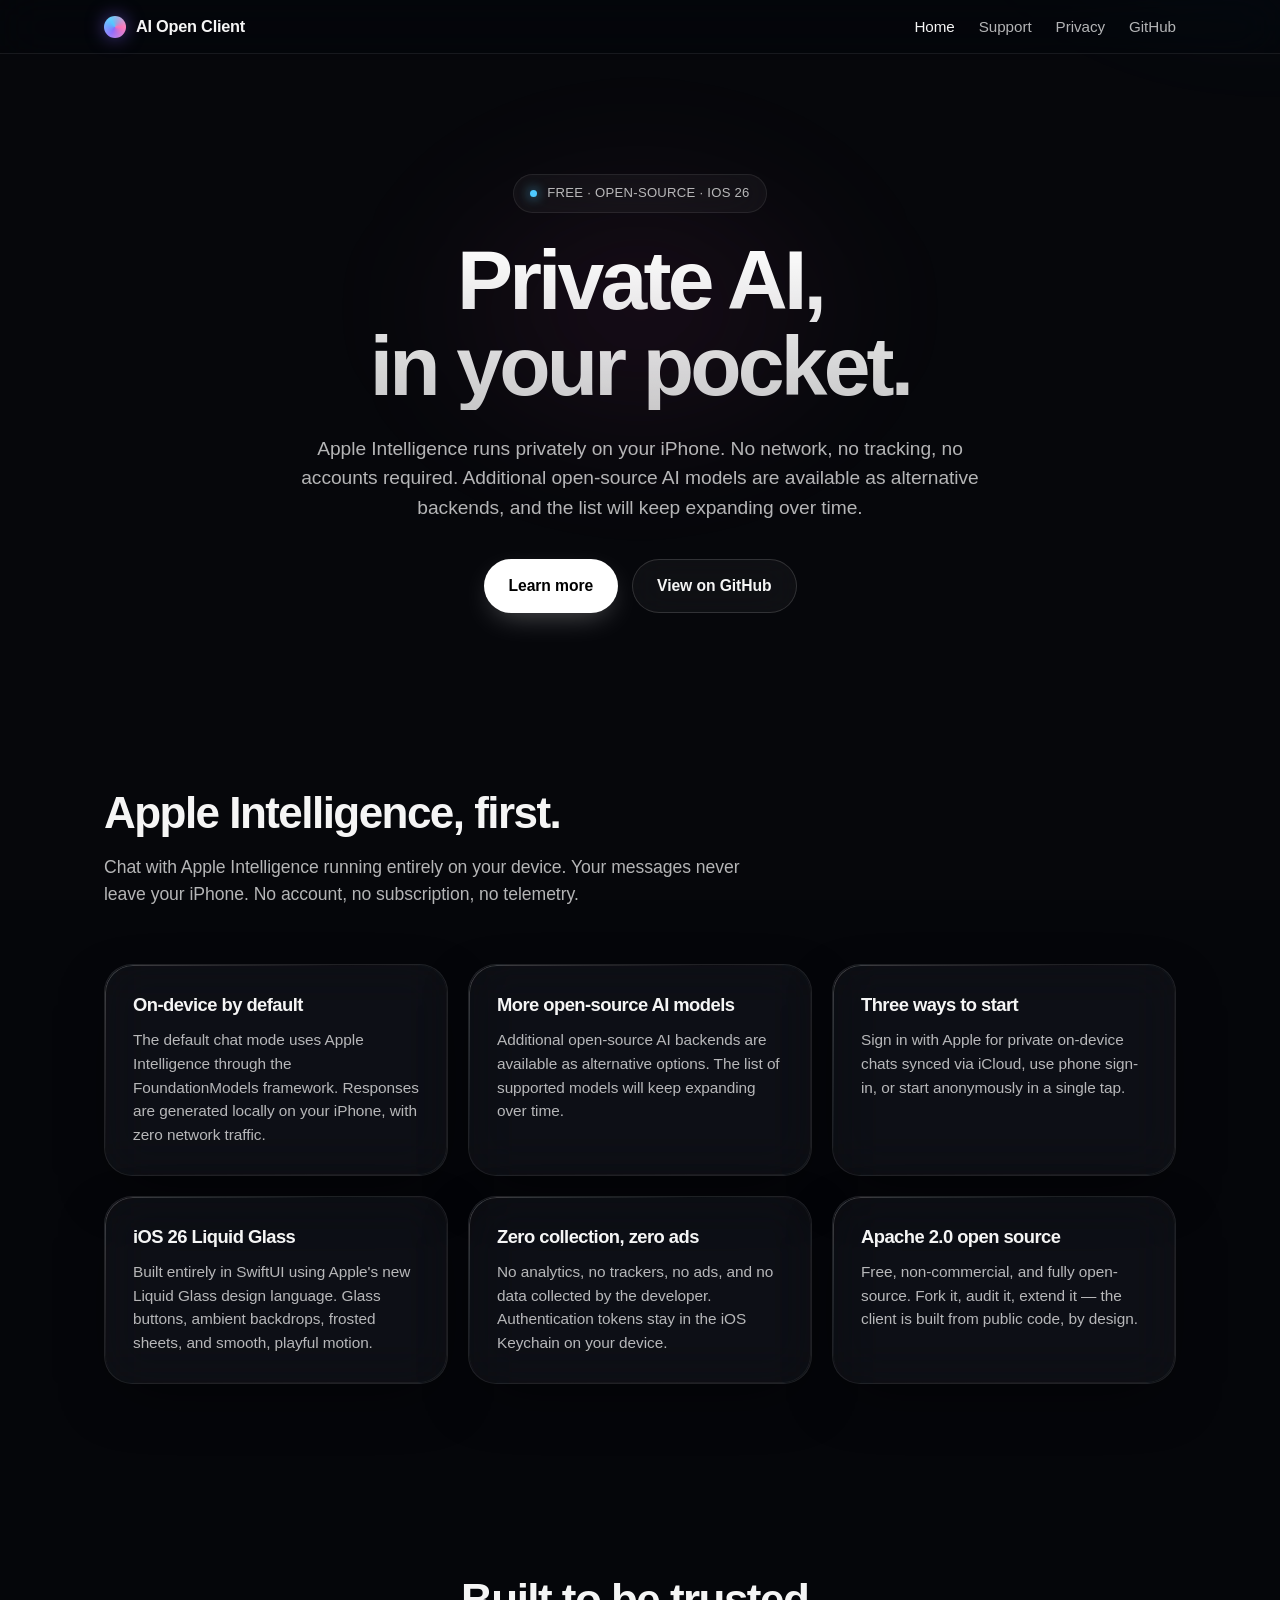
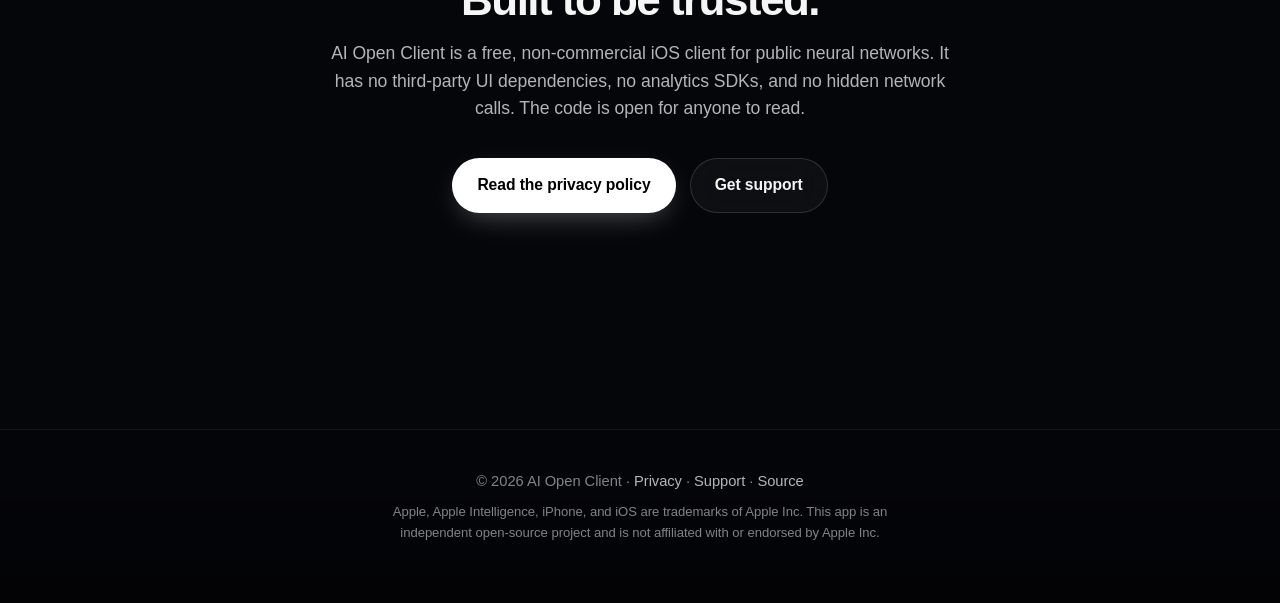
==== index.html @ 2286ef1a "Add landing, support, and privacy pages Static GitHub Pages site for AI Open Client. Three hand-writ" ====
<!DOCTYPE html>
<html lang="en">
<head>
  <meta charset="UTF-8">
  <meta name="viewport" content="width=device-width, initial-scale=1.0, viewport-fit=cover">
  <meta name="theme-color" content="#05060a">
  <title>AI Open Client — Private AI in your pocket</title>
  <meta name="description" content="A free, open-source iOS app for chatting with AI. Apple Intelligence runs privately on your iPhone. Additional open-source AI models coming over time.">

  <meta property="og:title" content="AI Open Client">
  <meta property="og:description" content="Private AI in your pocket. Apple Intelligence on-device first, with more open-source AI models coming.">
  <meta property="og:type" content="website">
  <meta property="og:url" content="https://dmitriybagrov92.github.io/open-ai-client-ios/">

  <link rel="stylesheet" href="assets/styles.css">
  <link rel="icon" href="data:image/svg+xml,%3Csvg%20xmlns%3D%22http%3A%2F%2Fwww.w3.org%2F2000%2Fsvg%22%20viewBox%3D%220%200%20100%20100%22%3E%3Cdefs%3E%3ClinearGradient%20id%3D%22g%22%20x1%3D%220%22%20y1%3D%220%22%20x2%3D%221%22%20y2%3D%221%22%3E%3Cstop%20offset%3D%220%25%22%20stop-color%3D%22%238a6bff%22%2F%3E%3Cstop%20offset%3D%22100%25%22%20stop-color%3D%22%234ec9ff%22%2F%3E%3C%2FlinearGradient%3E%3C%2Fdefs%3E%3Ccircle%20cx%3D%2250%22%20cy%3D%2250%22%20r%3D%2244%22%20fill%3D%22url(%23g)%22%2F%3E%3C%2Fsvg%3E">
</head>
<body>
  <header class="nav">
    <div class="nav-inner">
      <a class="brand" href="index.html">
        <span class="brand-dot" aria-hidden="true"></span>
        AI Open Client
      </a>
      <nav>
        <a href="index.html" aria-current="page">Home</a>
        <a href="support.html">Support</a>
        <a href="privacy.html">Privacy</a>
        <a href="https://github.com/DmitriyBagrov92/open-ai-client-ios" target="_blank" rel="noopener" class="hide-mobile">GitHub</a>
      </nav>
    </div>
  </header>

  <main>
    <section class="hero">
      <div class="hero-inner">
        <span class="chip">Free · Open-source · iOS 26</span>
        <h1>Private AI,<br>in your pocket.</h1>
        <p class="lede">Apple Intelligence runs privately on your iPhone. No network, no tracking, no accounts required. Additional open-source AI models are available as alternative backends, and the list will keep expanding over time.</p>
        <div class="cta-row">
          <a class="btn btn-primary" href="#features">Learn more</a>
          <a class="btn btn-ghost" href="https://github.com/DmitriyBagrov92/open-ai-client-ios" target="_blank" rel="noopener">View on GitHub</a>
        </div>
      </div>
    </section>

    <section id="features" class="section">
      <div class="container">
        <h2>Apple Intelligence, first.</h2>
        <p class="section-lead">Chat with Apple Intelligence running entirely on your device. Your messages never leave your iPhone. No account, no subscription, no telemetry.</p>

        <div class="card-grid">
          <div class="glass-card">
            <h3>On-device by default</h3>
            <p>The default chat mode uses Apple Intelligence through the FoundationModels framework. Responses are generated locally on your iPhone, with zero network traffic.</p>
          </div>
          <div class="glass-card">
            <h3>More open-source AI models</h3>
            <p>Additional open-source AI backends are available as alternative options. The list of supported models will keep expanding over time.</p>
          </div>
          <div class="glass-card">
            <h3>Three ways to start</h3>
            <p>Sign in with Apple for private on-device chats synced via iCloud, use phone sign-in, or start anonymously in a single tap.</p>
          </div>
          <div class="glass-card">
            <h3>iOS 26 Liquid Glass</h3>
            <p>Built entirely in SwiftUI using Apple's new Liquid Glass design language. Glass buttons, ambient backdrops, frosted sheets, and smooth, playful motion.</p>
          </div>
          <div class="glass-card">
            <h3>Zero collection, zero ads</h3>
            <p>No analytics, no trackers, no ads, and no data collected by the developer. Authentication tokens stay in the iOS Keychain on your device.</p>
          </div>
          <div class="glass-card">
            <h3>Apache 2.0 open source</h3>
            <p>Free, non-commercial, and fully open-source. Fork it, audit it, extend it — the client is built from public code, by design.</p>
          </div>
        </div>
      </div>
    </section>

    <section class="section section-narrow">
      <div class="container">
        <h2>Built to be trusted.</h2>
        <p class="section-lead">AI Open Client is a free, non-commercial iOS client for public neural networks. It has no third-party UI dependencies, no analytics SDKs, and no hidden network calls. The code is open for anyone to read.</p>
        <div class="cta-row">
          <a class="btn btn-primary" href="privacy.html">Read the privacy policy</a>
          <a class="btn btn-ghost" href="support.html">Get support</a>
        </div>
      </div>
    </section>
  </main>

  <footer>
    <div class="container footer-inner">
      <p>
        © 2026 AI Open Client ·
        <a href="privacy.html">Privacy</a> ·
        <a href="support.html">Support</a> ·
        <a href="https://github.com/DmitriyBagrov92/open-ai-client-ios" target="_blank" rel="noopener">Source</a>
      </p>
      <p class="small">Apple, Apple Intelligence, iPhone, and iOS are trademarks of Apple Inc. This app is an independent open-source project and is not affiliated with or endorsed by Apple Inc.</p>
    </div>
  </footer>
</body>
</html>
---- assets/styles.css ----
/* ============================================================
   AI Open Client — Liquid Glass landing theme
   ============================================================ */

:root {
  --bg: #05060a;
  --bg-elevated: #0b0d14;
  --surface: rgba(255, 255, 255, 0.04);
  --surface-hover: rgba(255, 255, 255, 0.07);
  --border: rgba(255, 255, 255, 0.08);
  --border-strong: rgba(255, 255, 255, 0.14);

  --text: rgba(255, 255, 255, 0.96);
  --text-dim: rgba(255, 255, 255, 0.7);
  --text-muted: rgba(255, 255, 255, 0.5);

  --accent-1: #8a6bff;
  --accent-2: #4ec9ff;
  --accent-3: #ff6eb4;

  --radius-sm: 12px;
  --radius-md: 20px;
  --radius-lg: 28px;
  --radius-full: 9999px;

  --maxw: 1120px;

  --shadow-soft: 0 20px 60px -20px rgba(0, 0, 0, 0.6);
  --shadow-ring: 0 0 0 1px var(--border) inset;

  --font-display: -apple-system, BlinkMacSystemFont, "SF Pro Display",
    "SF Pro Text", "Helvetica Neue", Arial, sans-serif;
}

*,
*::before,
*::after {
  box-sizing: border-box;
}

html {
  scroll-behavior: smooth;
  -webkit-text-size-adjust: 100%;
}

body {
  margin: 0;
  background: var(--bg);
  color: var(--text);
  font-family: var(--font-display);
  font-size: 17px;
  line-height: 1.55;
  font-weight: 400;
  letter-spacing: -0.003em;
  -webkit-font-smoothing: antialiased;
  -moz-osx-font-smoothing: grayscale;
  min-height: 100svh;
  overflow-x: hidden;
}

/* ---------- Ambient aurora backdrop (covers the whole page) ---------- */

body::before {
  content: "";
  position: fixed;
  inset: -20vmax;
  pointer-events: none;
  z-index: -2;
  background:
    radial-gradient(
      ellipse 45vmax 35vmax at 20% -5%,
      rgba(138, 107, 255, 0.22),
      transparent 60%
    ),
    radial-gradient(
      ellipse 40vmax 30vmax at 85% 5%,
      rgba(78, 201, 255, 0.16),
      transparent 60%
    ),
    radial-gradient(
      ellipse 35vmax 25vmax at 50% 40%,
      rgba(255, 110, 180, 0.08),
      transparent 60%
    );
  filter: blur(50px) saturate(130%);
}

body::after {
  content: "";
  position: fixed;
  inset: 0;
  pointer-events: none;
  z-index: -1;
  background-image: radial-gradient(
    rgba(255, 255, 255, 0.035) 1px,
    transparent 1px
  );
  background-size: 2px 2px;
  mix-blend-mode: overlay;
  opacity: 0.7;
}

/* ---------- Typography ---------- */

h1,
h2,
h3,
h4 {
  margin: 0;
  font-weight: 600;
  letter-spacing: -0.03em;
  color: var(--text);
}

h1 {
  font-size: clamp(2.6rem, 7.5vw, 5.25rem);
  line-height: 1.03;
  font-weight: 700;
  letter-spacing: -0.045em;
}

h2 {
  font-size: clamp(1.75rem, 3.5vw, 2.75rem);
  line-height: 1.1;
  letter-spacing: -0.035em;
}

h3 {
  font-size: 1.15rem;
  line-height: 1.35;
  font-weight: 600;
}

p {
  margin: 0;
  color: var(--text-dim);
}

a {
  color: var(--text);
  text-decoration: none;
  transition: color 0.2s ease;
}

a:hover {
  color: #fff;
}

*:focus-visible {
  outline: 2px solid var(--accent-2);
  outline-offset: 3px;
  border-radius: 6px;
}

/* ---------- Layout containers ---------- */

.container {
  width: 100%;
  max-width: var(--maxw);
  margin: 0 auto;
  padding: 0 24px;
}

main {
  padding-bottom: 80px;
}

.section {
  padding: 96px 0;
}

.section-narrow .container {
  max-width: 780px;
  text-align: center;
}

.section-lead {
  color: var(--text-dim);
  font-size: 1.1rem;
  max-width: 640px;
  margin-top: 16px;
}

.section-narrow .section-lead {
  margin: 16px auto 0;
}

/* ---------- Nav ---------- */

.nav {
  position: sticky;
  top: 0;
  z-index: 50;
  padding: 14px 0;
  backdrop-filter: blur(24px) saturate(180%);
  -webkit-backdrop-filter: blur(24px) saturate(180%);
  background: rgba(5, 6, 10, 0.55);
  border-bottom: 1px solid var(--border);
}

.nav-inner {
  display: flex;
  align-items: center;
  justify-content: space-between;
  gap: 16px;
  max-width: var(--maxw);
  margin: 0 auto;
  padding: 0 24px;
}

.brand {
  font-weight: 600;
  letter-spacing: -0.015em;
  font-size: 1.02rem;
  display: inline-flex;
  align-items: center;
  gap: 10px;
}

.brand .brand-dot {
  width: 22px;
  height: 22px;
  border-radius: 999px;
  background: conic-gradient(
    from 210deg,
    var(--accent-1),
    var(--accent-2),
    var(--accent-3),
    var(--accent-1)
  );
  filter: blur(0.3px);
  box-shadow:
    0 0 18px rgba(138, 107, 255, 0.5),
    inset 0 0 8px rgba(255, 255, 255, 0.25);
}

.nav nav {
  display: flex;
  gap: 24px;
  align-items: center;
  font-size: 0.95rem;
}

.nav nav a {
  color: var(--text-dim);
}

.nav nav a:hover,
.nav nav a[aria-current="page"] {
  color: var(--text);
}

/* ---------- Hero ---------- */

.hero {
  position: relative;
  padding: 120px 0 80px;
  overflow: hidden;
}

.hero-inner {
  max-width: var(--maxw);
  margin: 0 auto;
  padding: 0 24px;
  text-align: center;
  position: relative;
  z-index: 1;
}

.chip {
  display: inline-flex;
  align-items: center;
  gap: 10px;
  padding: 8px 16px;
  border-radius: var(--radius-full);
  background: var(--surface);
  border: 1px solid var(--border);
  backdrop-filter: blur(20px);
  -webkit-backdrop-filter: blur(20px);
  font-size: 0.82rem;
  color: var(--text-dim);
  letter-spacing: 0.02em;
  text-transform: uppercase;
  font-weight: 500;
}

.chip::before {
  content: "";
  width: 7px;
  height: 7px;
  border-radius: 999px;
  background: var(--accent-2);
  box-shadow: 0 0 12px var(--accent-2);
}

.hero h1 {
  margin-top: 24px;
  background: linear-gradient(
    180deg,
    #ffffff 0%,
    rgba(255, 255, 255, 0.78) 100%
  );
  -webkit-background-clip: text;
  background-clip: text;
  color: transparent;
}

.hero .lede {
  max-width: 680px;
  margin: 24px auto 0;
  font-size: 1.2rem;
  line-height: 1.55;
  color: var(--text-dim);
}

.cta-row {
  margin-top: 36px;
  display: flex;
  gap: 14px;
  justify-content: center;
  flex-wrap: wrap;
}

.btn {
  display: inline-flex;
  align-items: center;
  justify-content: center;
  gap: 8px;
  padding: 14px 24px;
  border-radius: var(--radius-full);
  font-weight: 600;
  font-size: 0.98rem;
  letter-spacing: -0.005em;
  border: 1px solid transparent;
  cursor: pointer;
  transition: transform 0.15s ease, background 0.2s ease, border-color 0.2s ease;
}

.btn:active {
  transform: scale(0.97);
}

.btn-primary {
  background: #fff;
  color: #000;
  box-shadow:
    0 1px 0 0 rgba(255, 255, 255, 0.5) inset,
    0 10px 30px -10px rgba(255, 255, 255, 0.35);
}

.btn-primary:hover {
  color: #000;
  background: #f4f4f4;
}

.btn-ghost {
  background: var(--surface);
  border-color: var(--border-strong);
  color: var(--text);
  backdrop-filter: blur(18px);
  -webkit-backdrop-filter: blur(18px);
}

.btn-ghost:hover {
  background: var(--surface-hover);
  border-color: rgba(255, 255, 255, 0.24);
}

/* ---------- Glass card grid ---------- */

.card-grid {
  margin-top: 56px;
  display: grid;
  gap: 20px;
  grid-template-columns: repeat(auto-fit, minmax(280px, 1fr));
}

.glass-card {
  position: relative;
  padding: 28px;
  border-radius: var(--radius-lg);
  background: var(--surface);
  border: 1px solid var(--border);
  backdrop-filter: blur(24px) saturate(180%);
  -webkit-backdrop-filter: blur(24px) saturate(180%);
  box-shadow: var(--shadow-soft);
  overflow: hidden;
  transition: transform 0.25s ease, background 0.25s ease, border-color 0.25s ease;
}

.glass-card::before {
  content: "";
  position: absolute;
  inset: 0;
  border-radius: inherit;
  padding: 1px;
  background: linear-gradient(
    140deg,
    rgba(255, 255, 255, 0.22),
    rgba(255, 255, 255, 0) 40%,
    rgba(255, 255, 255, 0.06) 80%
  );
  -webkit-mask:
    linear-gradient(#000 0 0) content-box,
    linear-gradient(#000 0 0);
  -webkit-mask-composite: xor;
  mask-composite: exclude;
  pointer-events: none;
}

.glass-card:hover {
  transform: translateY(-3px);
  background: var(--surface-hover);
  border-color: var(--border-strong);
}

.glass-card h3 {
  margin-bottom: 10px;
}

.glass-card p {
  font-size: 0.96rem;
  color: var(--text-dim);
}

/* ---------- Document pages (support / privacy) ---------- */

.doc {
  padding: 80px 0 40px;
}

.doc .container {
  max-width: 780px;
}

.doc h1 {
  font-size: clamp(2.2rem, 5vw, 3.4rem);
  line-height: 1.05;
}

.doc h2 {
  margin-top: 56px;
  font-size: 1.5rem;
}

.doc h3 {
  margin-top: 28px;
  font-size: 1.1rem;
  color: var(--text);
}

.doc p,
.doc li {
  color: var(--text-dim);
  font-size: 1.02rem;
  line-height: 1.65;
}

.doc p + p {
  margin-top: 14px;
}

.doc ul {
  padding-left: 0;
  list-style: none;
  margin: 14px 0 0;
}

.doc ul li {
  position: relative;
  padding-left: 22px;
  margin-top: 10px;
}

.doc ul li::before {
  content: "";
  position: absolute;
  left: 2px;
  top: 0.78em;
  width: 6px;
  height: 6px;
  border-radius: 999px;
  background: var(--accent-2);
  box-shadow: 0 0 10px var(--accent-2);
}

.doc .meta {
  font-size: 0.9rem;
  color: var(--text-muted);
  margin-top: 8px;
}

.doc .callout {
  margin-top: 28px;
  padding: 22px 24px;
  border-radius: var(--radius-md);
  background: var(--surface);
  border: 1px solid var(--border);
  backdrop-filter: blur(18px);
  -webkit-backdrop-filter: blur(18px);
}

.doc .callout strong {
  color: var(--text);
}

/* ---------- Footer ---------- */

footer {
  margin-top: 40px;
  padding: 40px 0 60px;
  border-top: 1px solid var(--border);
  background: linear-gradient(
    180deg,
    transparent 0%,
    rgba(0, 0, 0, 0.4) 100%
  );
}

.footer-inner {
  display: flex;
  flex-direction: column;
  gap: 10px;
  align-items: center;
  text-align: center;
}

.footer-inner p {
  font-size: 0.92rem;
  color: var(--text-muted);
}

.footer-inner .small {
  font-size: 0.82rem;
  color: var(--text-muted);
  max-width: 560px;
}

.footer-inner a {
  color: var(--text-dim);
}

.footer-inner a:hover {
  color: var(--text);
}

/* ---------- Responsive tweaks ---------- */

@media (max-width: 720px) {
  .section {
    padding: 72px 0;
  }

  .hero {
    padding: 80px 0 56px;
  }

  .nav nav {
    gap: 16px;
    font-size: 0.9rem;
  }

  .nav nav a.hide-mobile {
    display: none;
  }

  .glass-card {
    padding: 22px;
  }
}

@media (prefers-reduced-motion: reduce) {
  html {
    scroll-behavior: auto;
  }

  * {
    transition: none !important;
  }
}
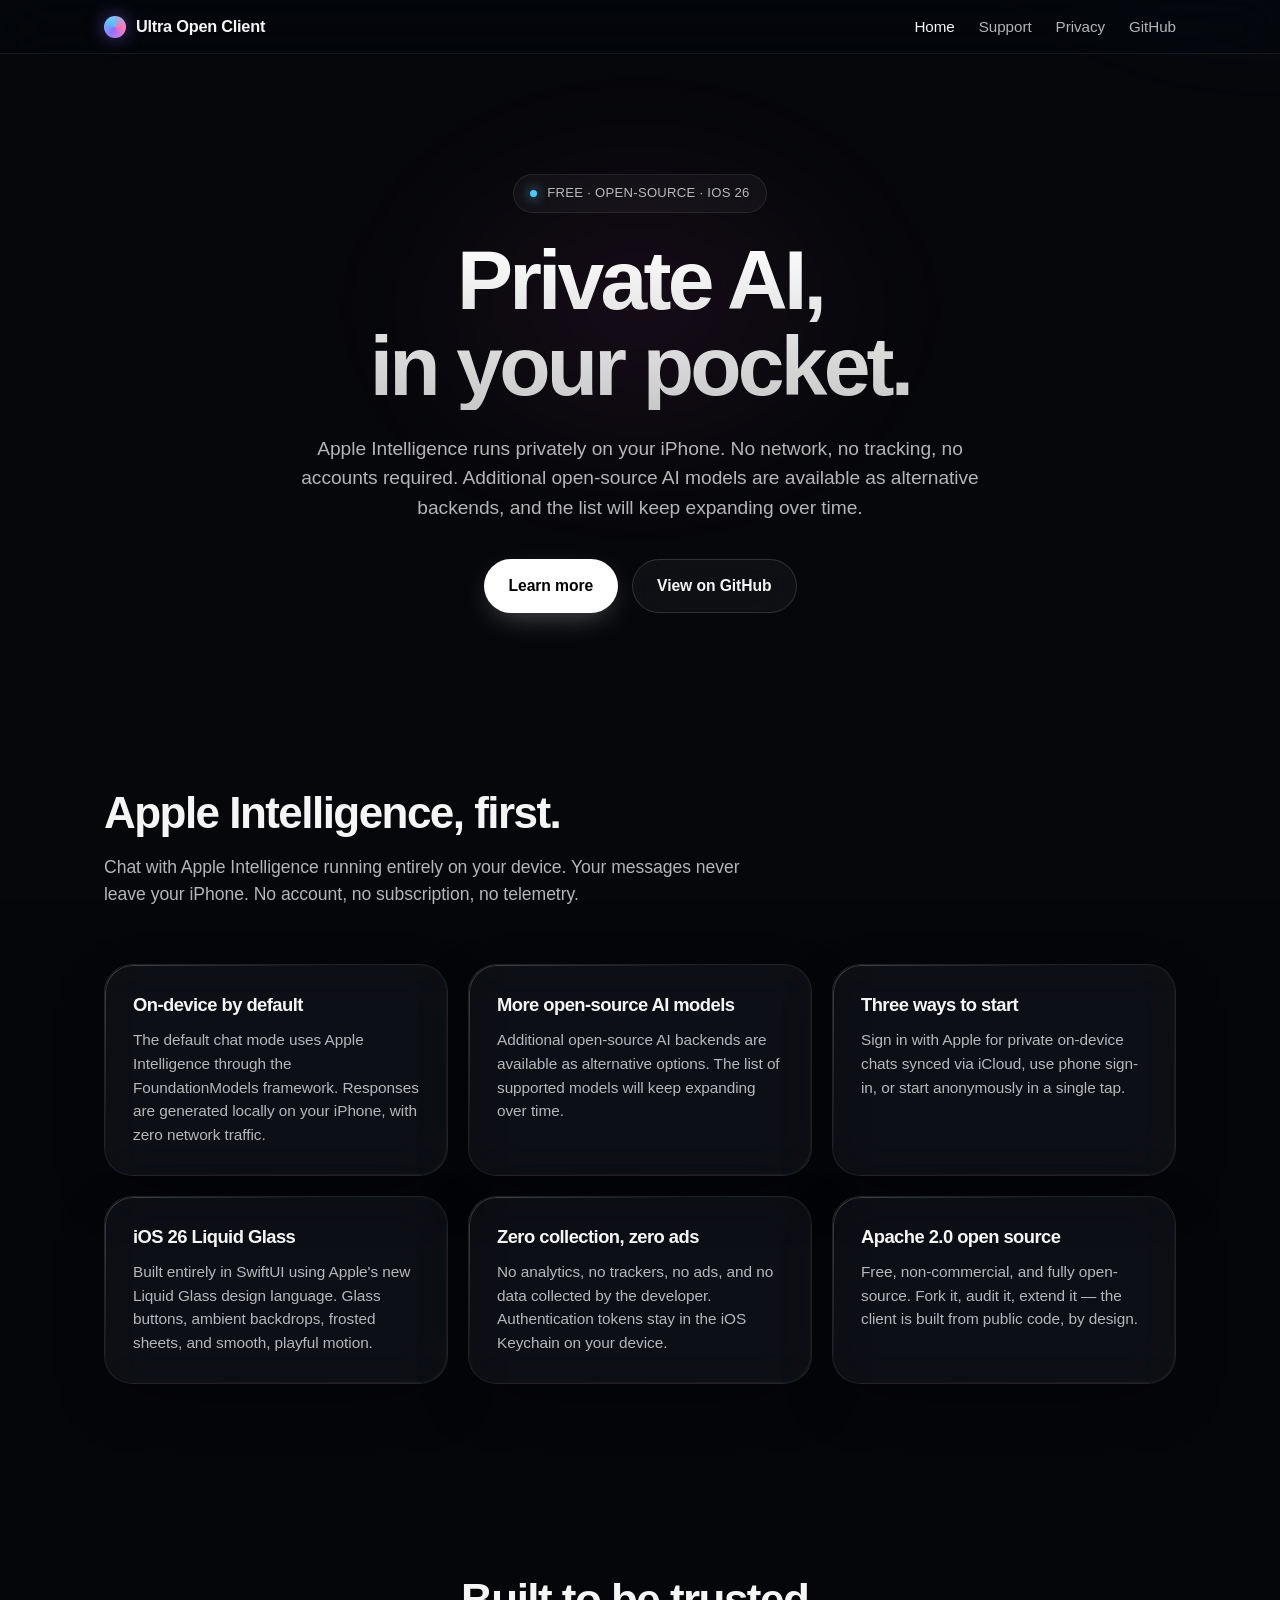
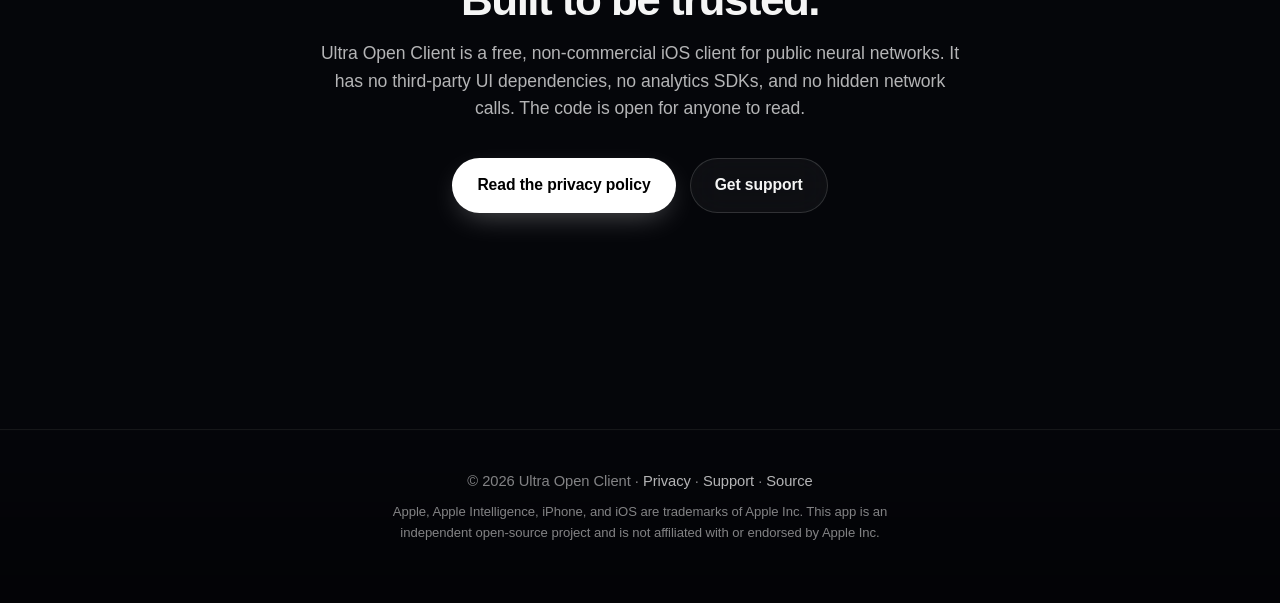
==== commit f1577df6: "Rename site to Ultra Open Client Updates the marketing landing page, support page, privacy policy, R" ====
--- a/index.html
+++ b/index.html
@@ -4,10 +4,10 @@
   <meta charset="UTF-8">
   <meta name="viewport" content="width=device-width, initial-scale=1.0, viewport-fit=cover">
   <meta name="theme-color" content="#05060a">
-  <title>AI Open Client — Private AI in your pocket</title>
+  <title>Ultra Open Client — Private AI in your pocket</title>
   <meta name="description" content="A free, open-source iOS app for chatting with AI. Apple Intelligence runs privately on your iPhone. Additional open-source AI models coming over time.">
 
-  <meta property="og:title" content="AI Open Client">
+  <meta property="og:title" content="Ultra Open Client">
   <meta property="og:description" content="Private AI in your pocket. Apple Intelligence on-device first, with more open-source AI models coming.">
   <meta property="og:type" content="website">
   <meta property="og:url" content="https://dmitriybagrov92.github.io/open-ai-client-ios/">
@@ -20,7 +20,7 @@
     <div class="nav-inner">
       <a class="brand" href="index.html">
         <span class="brand-dot" aria-hidden="true"></span>
-        AI Open Client
+        Ultra Open Client
       </a>
       <nav>
         <a href="index.html" aria-current="page">Home</a>
@@ -81,7 +81,7 @@
     <section class="section section-narrow">
       <div class="container">
         <h2>Built to be trusted.</h2>
-        <p class="section-lead">AI Open Client is a free, non-commercial iOS client for public neural networks. It has no third-party UI dependencies, no analytics SDKs, and no hidden network calls. The code is open for anyone to read.</p>
+        <p class="section-lead">Ultra Open Client is a free, non-commercial iOS client for public neural networks. It has no third-party UI dependencies, no analytics SDKs, and no hidden network calls. The code is open for anyone to read.</p>
         <div class="cta-row">
           <a class="btn btn-primary" href="privacy.html">Read the privacy policy</a>
           <a class="btn btn-ghost" href="support.html">Get support</a>
@@ -93,7 +93,7 @@
   <footer>
     <div class="container footer-inner">
       <p>
-        © 2026 AI Open Client ·
+        © 2026 Ultra Open Client ·
         <a href="privacy.html">Privacy</a> ·
         <a href="support.html">Support</a> ·
         <a href="https://github.com/DmitriyBagrov92/open-ai-client-ios" target="_blank" rel="noopener">Source</a>
--- a/assets/styles.css
+++ b/assets/styles.css
@@ -1,5 +1,5 @@
 /* ============================================================
-   AI Open Client — Liquid Glass landing theme
+   Ultra Open Client — Liquid Glass landing theme
    ============================================================ */
 
 :root {
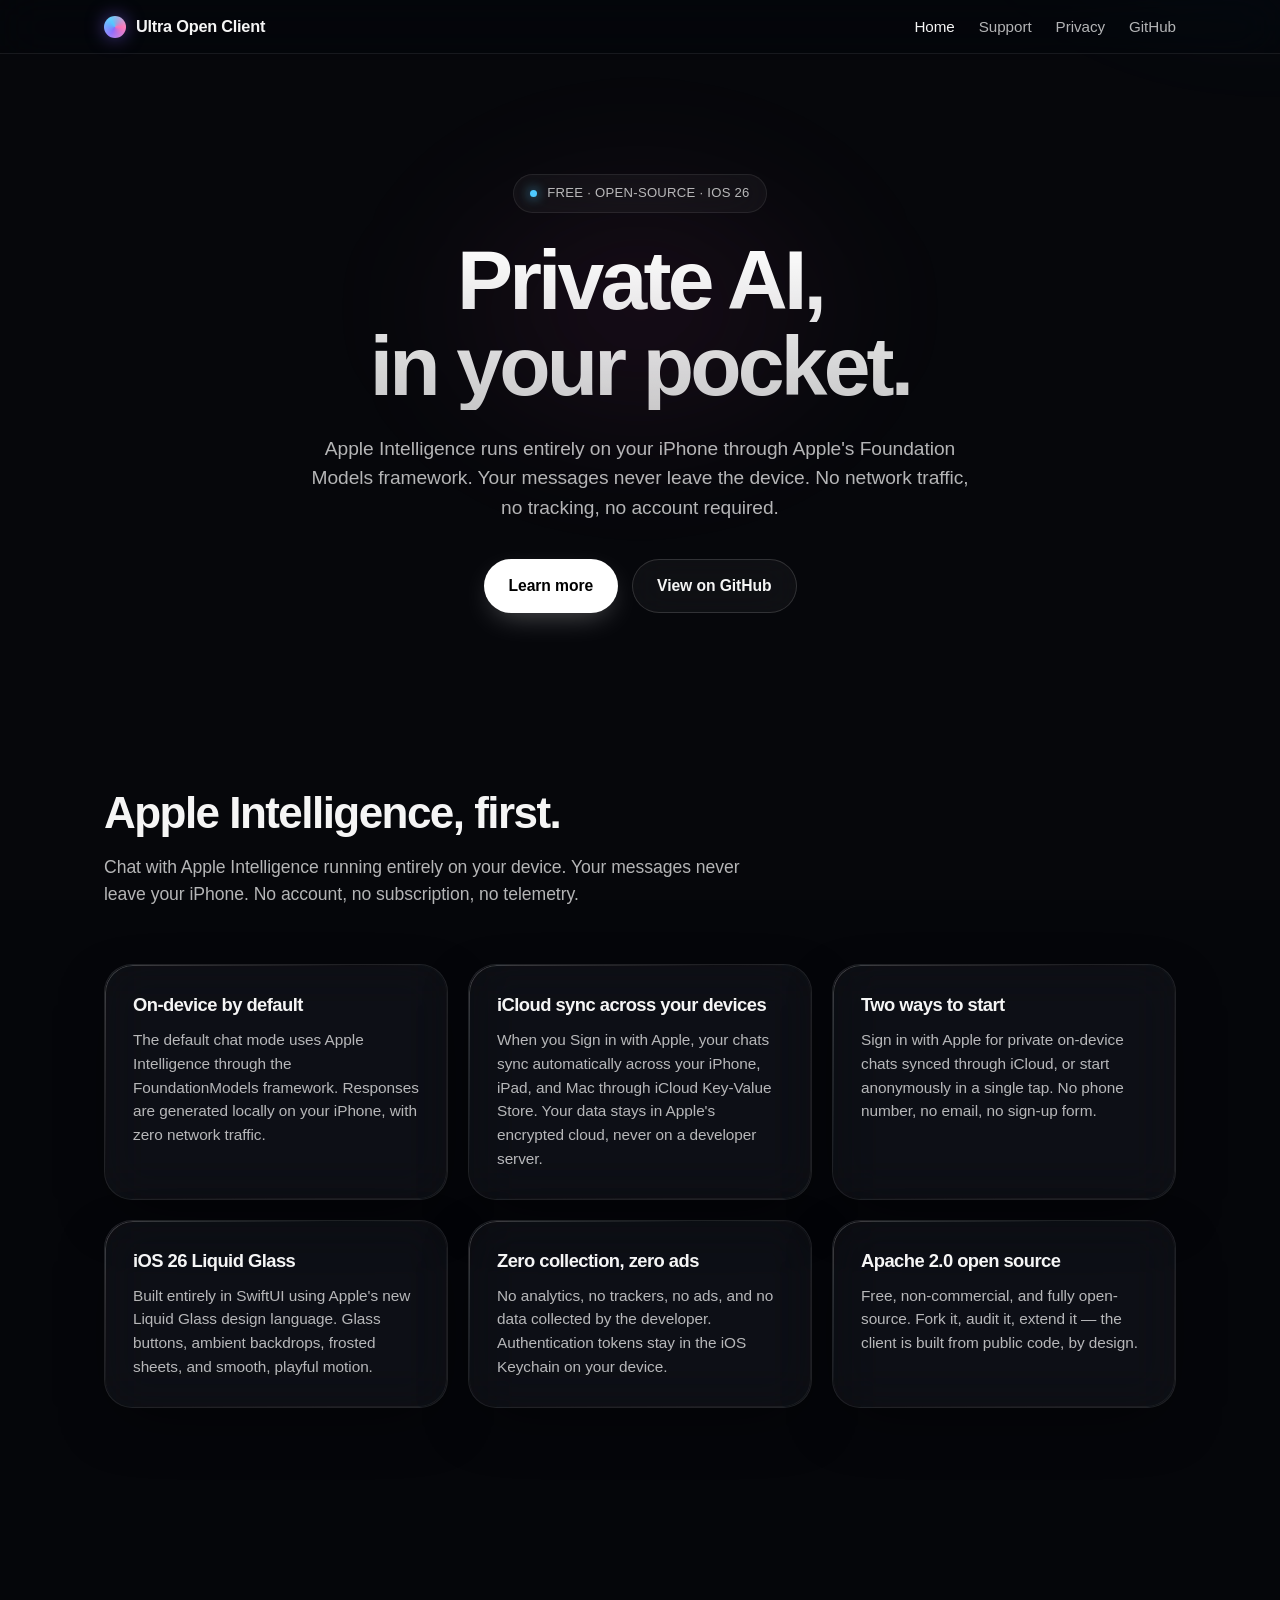
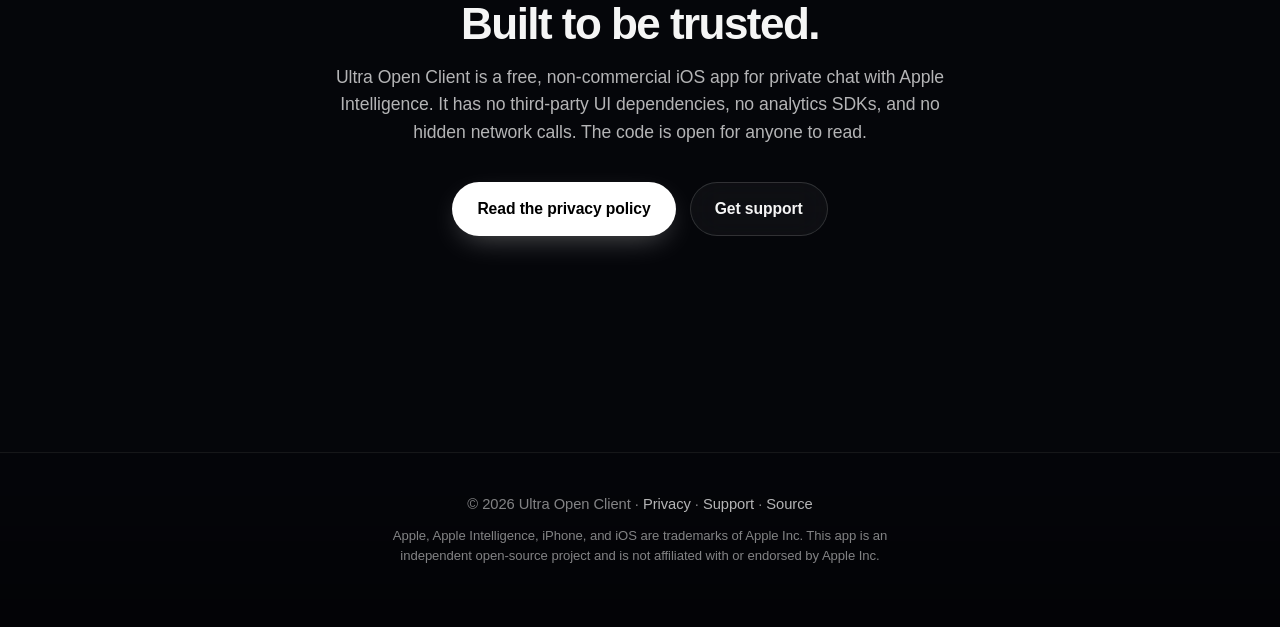
==== commit 5e099fb5: "Strip 'other open-source AI models' language for Guideline 1.1 Apple's AI-reviewer team flags any ph" ====
--- a/index.html
+++ b/index.html
@@ -5,10 +5,10 @@
   <meta name="viewport" content="width=device-width, initial-scale=1.0, viewport-fit=cover">
   <meta name="theme-color" content="#05060a">
   <title>Ultra Open Client — Private AI in your pocket</title>
-  <meta name="description" content="A free, open-source iOS app for chatting with AI. Apple Intelligence runs privately on your iPhone. Additional open-source AI models coming over time.">
+  <meta name="description" content="A free, open-source iOS app for private AI chat powered by Apple Intelligence. Runs entirely on your iPhone with no network access, no tracking, and no account required.">
 
   <meta property="og:title" content="Ultra Open Client">
-  <meta property="og:description" content="Private AI in your pocket. Apple Intelligence on-device first, with more open-source AI models coming.">
+  <meta property="og:description" content="Private AI in your pocket. Apple Intelligence runs on-device with zero network and zero tracking. Free, open-source, iOS 26 Liquid Glass.">
   <meta property="og:type" content="website">
   <meta property="og:url" content="https://dmitriybagrov92.github.io/open-ai-client-ios/">
 
@@ -36,7 +36,7 @@
       <div class="hero-inner">
         <span class="chip">Free · Open-source · iOS 26</span>
         <h1>Private AI,<br>in your pocket.</h1>
-        <p class="lede">Apple Intelligence runs privately on your iPhone. No network, no tracking, no accounts required. Additional open-source AI models are available as alternative backends, and the list will keep expanding over time.</p>
+        <p class="lede">Apple Intelligence runs entirely on your iPhone through Apple's Foundation Models framework. Your messages never leave the device. No network traffic, no tracking, no account required.</p>
         <div class="cta-row">
           <a class="btn btn-primary" href="#features">Learn more</a>
           <a class="btn btn-ghost" href="https://github.com/DmitriyBagrov92/open-ai-client-ios" target="_blank" rel="noopener">View on GitHub</a>
@@ -55,12 +55,12 @@
             <p>The default chat mode uses Apple Intelligence through the FoundationModels framework. Responses are generated locally on your iPhone, with zero network traffic.</p>
           </div>
           <div class="glass-card">
-            <h3>More open-source AI models</h3>
-            <p>Additional open-source AI backends are available as alternative options. The list of supported models will keep expanding over time.</p>
+            <h3>iCloud sync across your devices</h3>
+            <p>When you Sign in with Apple, your chats sync automatically across your iPhone, iPad, and Mac through iCloud Key-Value Store. Your data stays in Apple's encrypted cloud, never on a developer server.</p>
           </div>
           <div class="glass-card">
-            <h3>Three ways to start</h3>
-            <p>Sign in with Apple for private on-device chats synced via iCloud, use phone sign-in, or start anonymously in a single tap.</p>
+            <h3>Two ways to start</h3>
+            <p>Sign in with Apple for private on-device chats synced through iCloud, or start anonymously in a single tap. No phone number, no email, no sign-up form.</p>
           </div>
           <div class="glass-card">
             <h3>iOS 26 Liquid Glass</h3>
@@ -81,7 +81,7 @@
     <section class="section section-narrow">
       <div class="container">
         <h2>Built to be trusted.</h2>
-        <p class="section-lead">Ultra Open Client is a free, non-commercial iOS client for public neural networks. It has no third-party UI dependencies, no analytics SDKs, and no hidden network calls. The code is open for anyone to read.</p>
+        <p class="section-lead">Ultra Open Client is a free, non-commercial iOS app for private chat with Apple Intelligence. It has no third-party UI dependencies, no analytics SDKs, and no hidden network calls. The code is open for anyone to read.</p>
         <div class="cta-row">
           <a class="btn btn-primary" href="privacy.html">Read the privacy policy</a>
           <a class="btn btn-ghost" href="support.html">Get support</a>
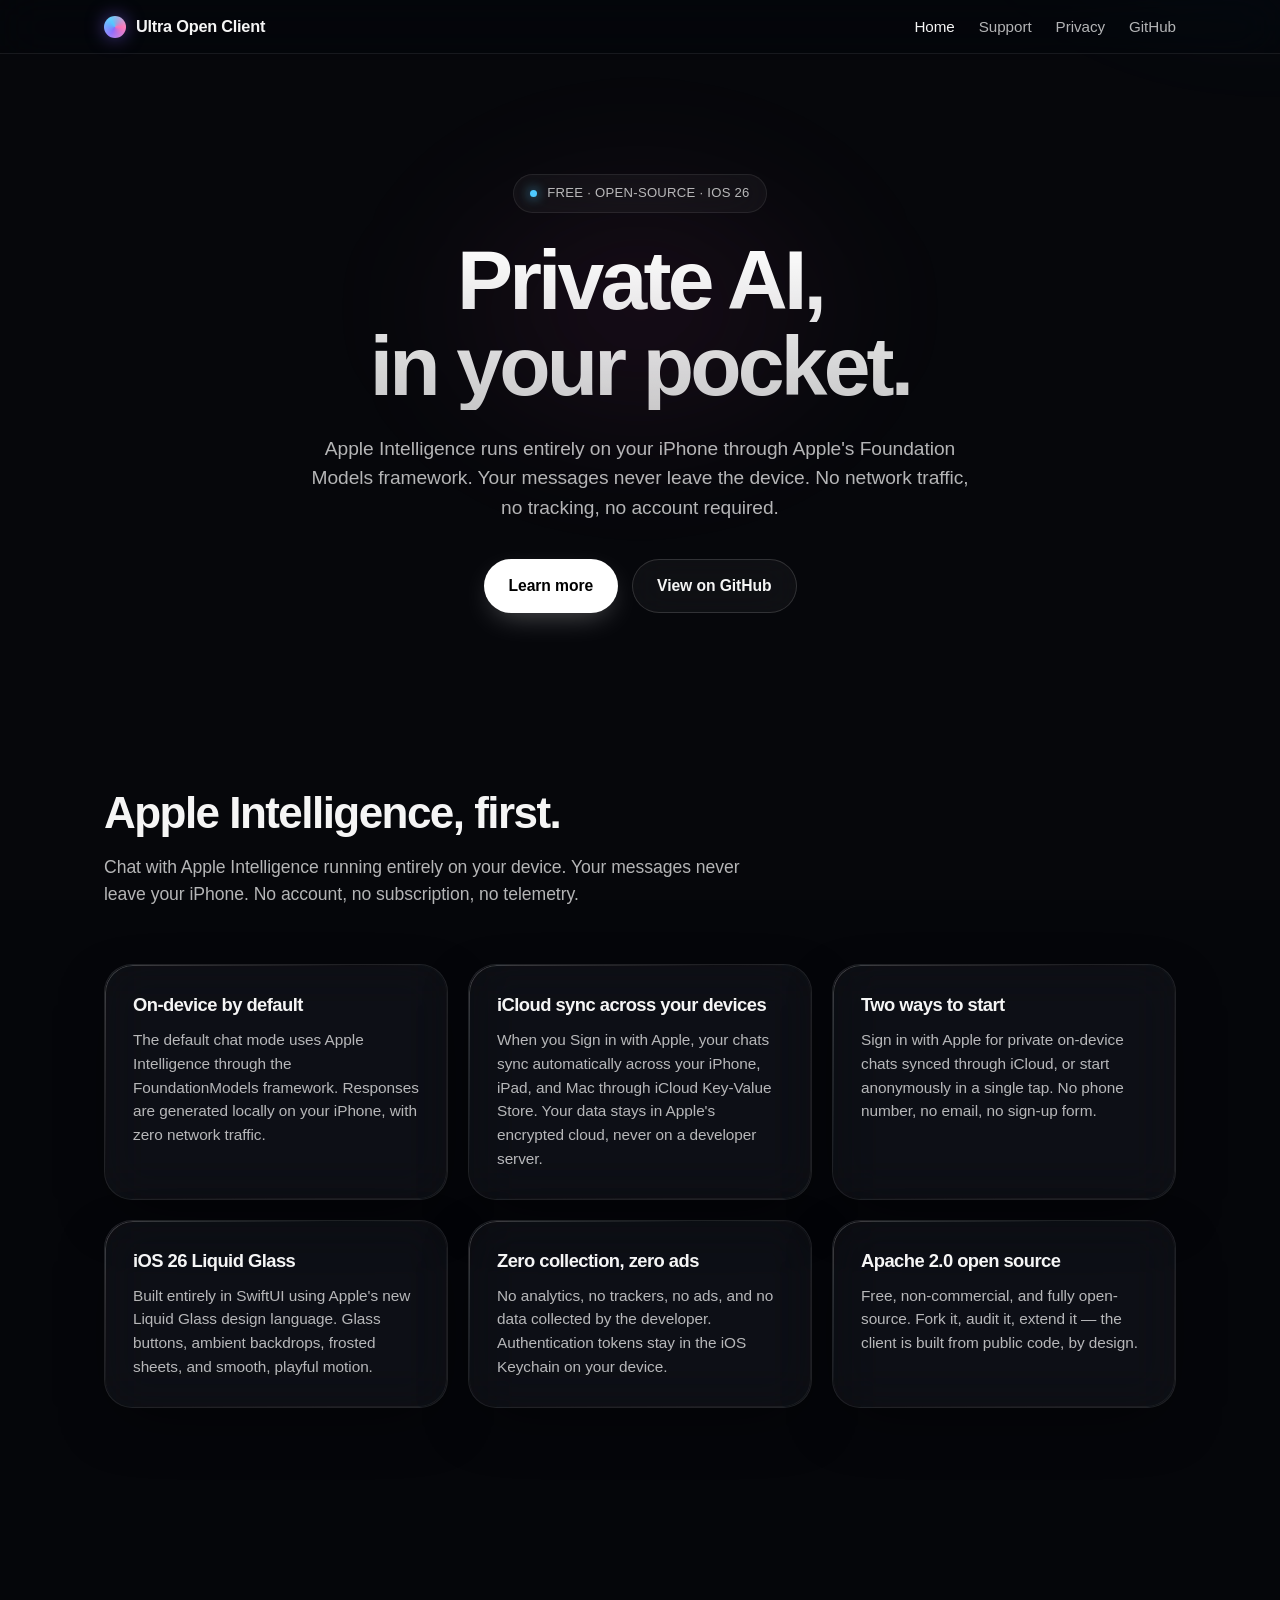
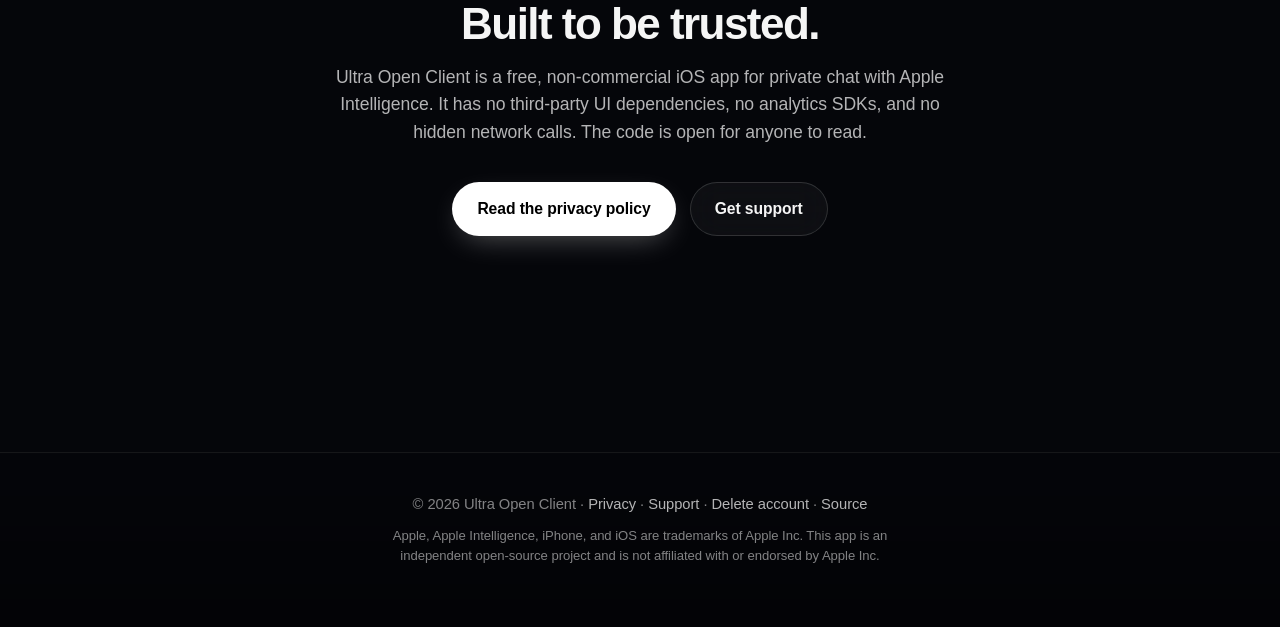
==== commit 77cc93ed: "Add delete-account.html confirmation page Companion page for the in-app "Delete Account" flow requir" ====
--- a/index.html
+++ b/index.html
@@ -96,6 +96,7 @@
         © 2026 Ultra Open Client ·
         <a href="privacy.html">Privacy</a> ·
         <a href="support.html">Support</a> ·
+        <a href="delete-account.html">Delete account</a> ·
         <a href="https://github.com/DmitriyBagrov92/open-ai-client-ios" target="_blank" rel="noopener">Source</a>
       </p>
       <p class="small">Apple, Apple Intelligence, iPhone, and iOS are trademarks of Apple Inc. This app is an independent open-source project and is not affiliated with or endorsed by Apple Inc.</p>
